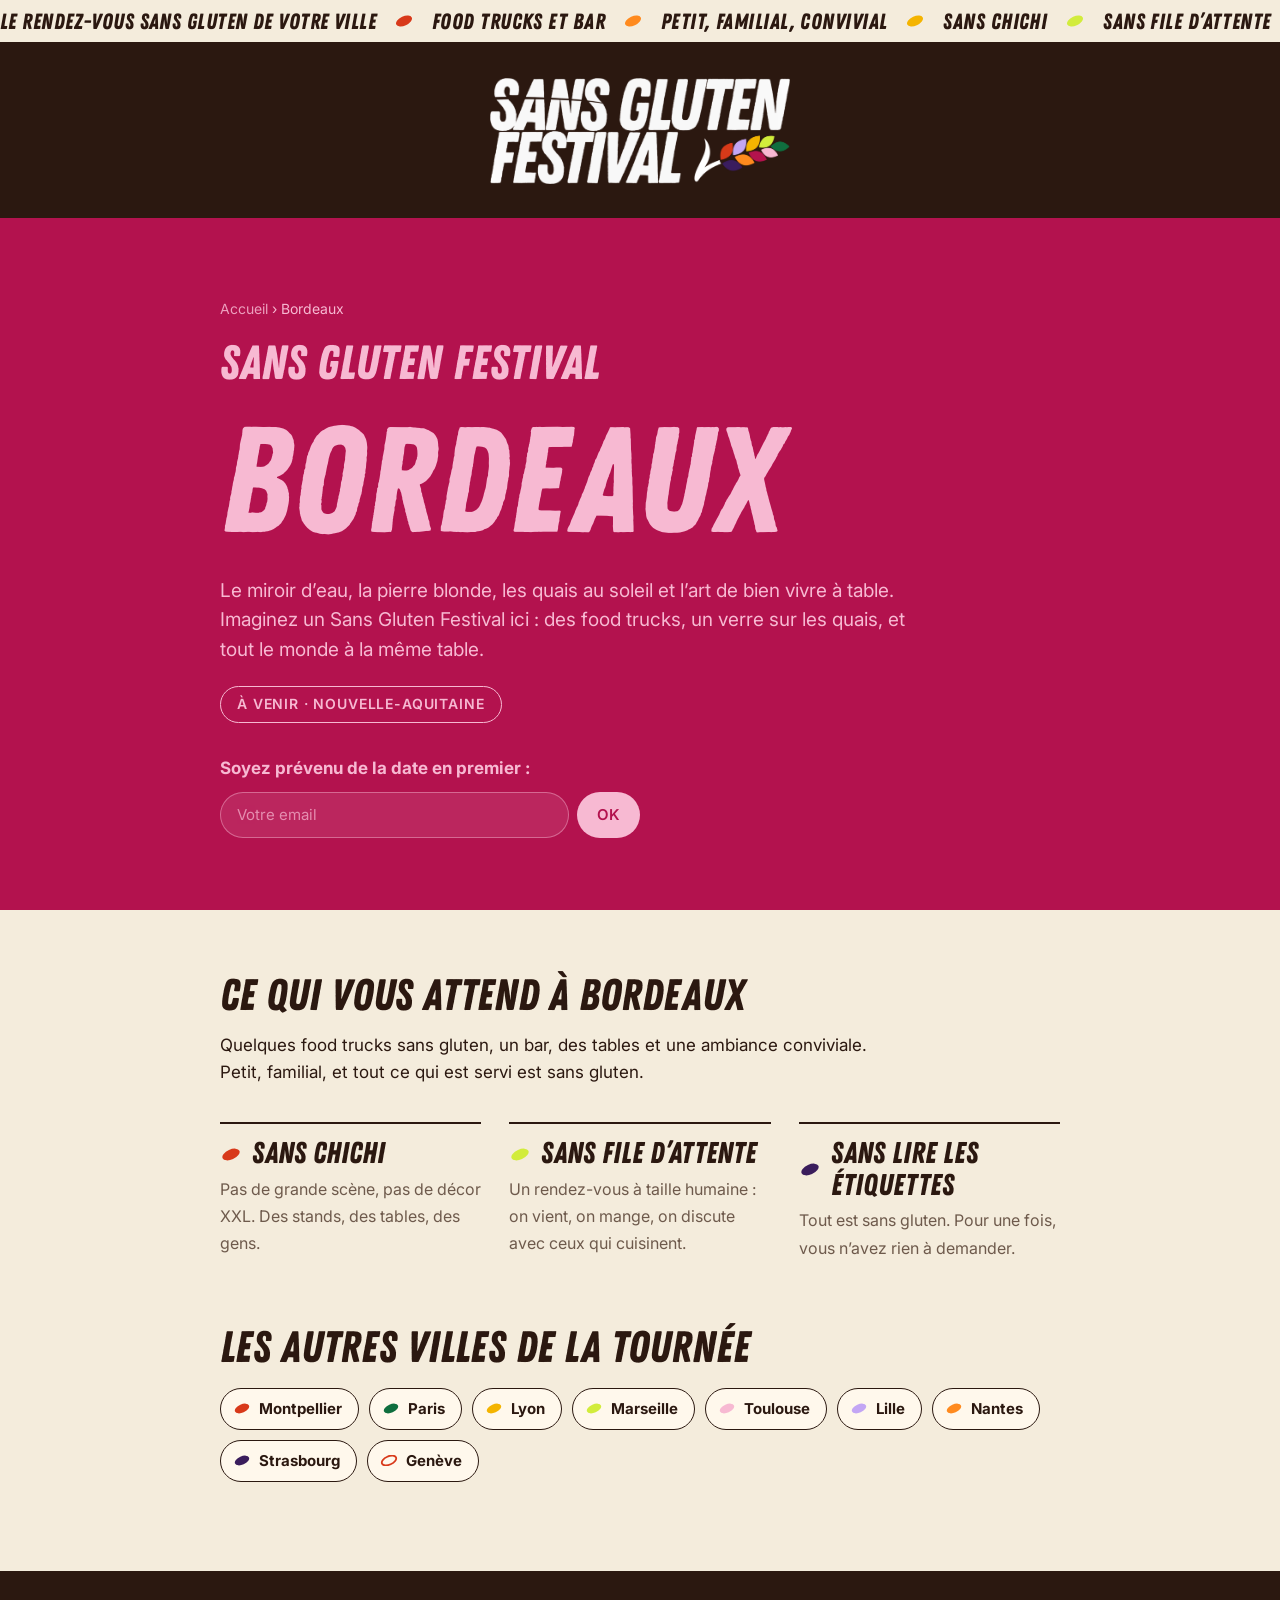
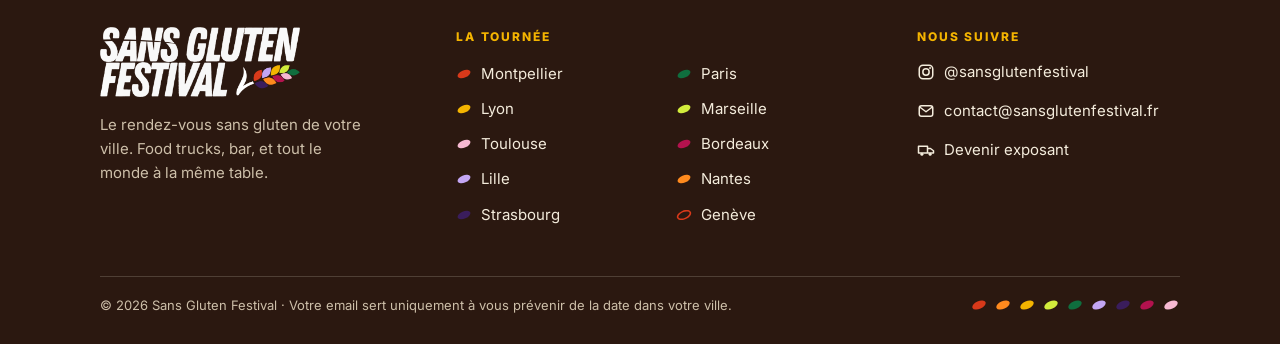
==== bordeaux/index.html @ 661990dc "Pages par ville, SEO (titres, descriptions, données structurées, sitemap), nouveau pied de page, 404" ====
<!doctype html>
<html lang="fr">
<head>
  <meta charset="utf-8">
  <meta name="viewport" content="width=device-width, initial-scale=1">
  <title>Sans Gluten Festival Bordeaux · Food trucks sans gluten</title>
  <meta name="description" content="Le Sans Gluten Festival arrive à Bordeaux : food trucks, bar et ambiance conviviale, tout sans gluten. Inscrivez-vous pour connaître la date en premier.">
  <link rel="canonical" href="https://sansglutenfestival.fr/bordeaux/">
  <meta name="robots" content="index, follow, max-image-preview:large">
  <meta property="og:site_name" content="Sans Gluten Festival">
  <meta property="og:title" content="Sans Gluten Festival Bordeaux · Food trucks sans gluten">
  <meta property="og:description" content="Le Sans Gluten Festival arrive à Bordeaux : food trucks, bar et ambiance conviviale, tout sans gluten. Inscrivez-vous pour connaître la date en premier.">
  <meta property="og:url" content="https://sansglutenfestival.fr/bordeaux/">
  <meta property="og:type" content="website">
  <meta property="og:locale" content="fr_FR">
  <meta property="og:image" content="https://sansglutenfestival.fr/img/og-image.png">
  <meta property="og:image:width" content="1200">
  <meta property="og:image:height" content="630">
  <meta property="og:image:alt" content="Logo du Sans Gluten Festival">
  <meta name="twitter:card" content="summary_large_image">
  <meta name="theme-color" content="#2B1810">
  <link rel="icon" href="/favicon.png" type="image/png" sizes="64x64">
  <link rel="icon" href="/favicon-32.png" type="image/png" sizes="32x32">
  <link rel="apple-touch-icon" href="/apple-touch-icon.png">
  <link rel="preconnect" href="https://fonts.googleapis.com">
  <link rel="preconnect" href="https://fonts.gstatic.com" crossorigin>
  <link href="https://fonts.googleapis.com/css2?family=Inter:wght@400;500;600;700;800&display=swap" rel="stylesheet">
  <link rel="preload" href="/fonts/ZingRust-Base.woff2" as="font" type="font/woff2" crossorigin>
  <link rel="stylesheet" href="/assets/site.css">
  <script type="application/ld+json">{"@context": "https://schema.org", "@graph": [{"@type": "Organization", "@id": "https://sansglutenfestival.fr/#org", "name": "Sans Gluten Festival", "url": "https://sansglutenfestival.fr/", "logo": "https://sansglutenfestival.fr/img/logo-sgf.png", "email": "contact@sansglutenfestival.fr", "sameAs": ["https://www.instagram.com/sansglutenfestival/"], "description": "Des petits rendez-vous sans gluten dans les grandes villes : food trucks, bar et ambiance conviviale."}, {"@type": "WebPage", "@id": "https://sansglutenfestival.fr/bordeaux/", "url": "https://sansglutenfestival.fr/bordeaux/", "name": "Sans Gluten Festival Bordeaux · Food trucks sans gluten", "inLanguage": "fr-FR", "about": {"@type": "City", "name": "Bordeaux"}, "isPartOf": {"@id": "https://sansglutenfestival.fr/#site"}, "breadcrumb": {"@type": "BreadcrumbList", "itemListElement": [{"@type": "ListItem", "position": 1, "name": "Accueil", "item": "https://sansglutenfestival.fr/"}, {"@type": "ListItem", "position": 2, "name": "Bordeaux", "item": "https://sansglutenfestival.fr/bordeaux/"}]}}]}</script>
</head>
<body>
  <div class="ticker" role="region" aria-label="Au programme">
    <p class="sr">Le rendez-vous sans gluten de votre ville. Food trucks et bar. Petit, familial, convivial. Sans chichi. Sans file d’attente. Sans lire les étiquettes.</p>
    <div class="tk-track" aria-hidden="true">
      <div class="tk-group"><span class="tk-item">Le rendez-vous sans gluten de votre ville</span><svg class="tk-grain" viewBox="0 0 20 12" aria-hidden="true"><ellipse cx="10" cy="6" rx="8.5" ry="4.6" transform="rotate(-24 10 6)" fill="var(--tomate)"/></svg><span class="tk-item">Food trucks et bar</span><svg class="tk-grain" viewBox="0 0 20 12" aria-hidden="true"><ellipse cx="10" cy="6" rx="8.5" ry="4.6" transform="rotate(-24 10 6)" fill="var(--abricot)"/></svg><span class="tk-item">Petit, familial, convivial</span><svg class="tk-grain" viewBox="0 0 20 12" aria-hidden="true"><ellipse cx="10" cy="6" rx="8.5" ry="4.6" transform="rotate(-24 10 6)" fill="var(--moutarde)"/></svg><span class="tk-item">Sans chichi</span><svg class="tk-grain" viewBox="0 0 20 12" aria-hidden="true"><ellipse cx="10" cy="6" rx="8.5" ry="4.6" transform="rotate(-24 10 6)" fill="var(--citron)"/></svg><span class="tk-item">Sans file d’attente</span><svg class="tk-grain" viewBox="0 0 20 12" aria-hidden="true"><ellipse cx="10" cy="6" rx="8.5" ry="4.6" transform="rotate(-24 10 6)" fill="var(--basilic)"/></svg><span class="tk-item">Sans lire les étiquettes</span><svg class="tk-grain" viewBox="0 0 20 12" aria-hidden="true"><ellipse cx="10" cy="6" rx="8.5" ry="4.6" transform="rotate(-24 10 6)" fill="var(--lavande)"/></svg><span class="tk-item">Le rendez-vous sans gluten de votre ville</span><svg class="tk-grain" viewBox="0 0 20 12" aria-hidden="true"><ellipse cx="10" cy="6" rx="8.5" ry="4.6" transform="rotate(-24 10 6)" fill="var(--prune)"/></svg><span class="tk-item">Food trucks et bar</span><svg class="tk-grain" viewBox="0 0 20 12" aria-hidden="true"><ellipse cx="10" cy="6" rx="8.5" ry="4.6" transform="rotate(-24 10 6)" fill="var(--framboise)"/></svg><span class="tk-item">Petit, familial, convivial</span><svg class="tk-grain" viewBox="0 0 20 12" aria-hidden="true"><ellipse cx="10" cy="6" rx="8.5" ry="4.6" transform="rotate(-24 10 6)" fill="var(--guimauve)"/></svg><span class="tk-item">Sans chichi</span><svg class="tk-grain" viewBox="0 0 20 12" aria-hidden="true"><ellipse cx="10" cy="6" rx="8.5" ry="4.6" transform="rotate(-24 10 6)" fill="var(--tomate)"/></svg><span class="tk-item">Sans file d’attente</span><svg class="tk-grain" viewBox="0 0 20 12" aria-hidden="true"><ellipse cx="10" cy="6" rx="8.5" ry="4.6" transform="rotate(-24 10 6)" fill="var(--abricot)"/></svg><span class="tk-item">Sans lire les étiquettes</span><svg class="tk-grain" viewBox="0 0 20 12" aria-hidden="true"><ellipse cx="10" cy="6" rx="8.5" ry="4.6" transform="rotate(-24 10 6)" fill="var(--moutarde)"/></svg></div>
      <div class="tk-group"><span class="tk-item">Le rendez-vous sans gluten de votre ville</span><svg class="tk-grain" viewBox="0 0 20 12" aria-hidden="true"><ellipse cx="10" cy="6" rx="8.5" ry="4.6" transform="rotate(-24 10 6)" fill="var(--tomate)"/></svg><span class="tk-item">Food trucks et bar</span><svg class="tk-grain" viewBox="0 0 20 12" aria-hidden="true"><ellipse cx="10" cy="6" rx="8.5" ry="4.6" transform="rotate(-24 10 6)" fill="var(--abricot)"/></svg><span class="tk-item">Petit, familial, convivial</span><svg class="tk-grain" viewBox="0 0 20 12" aria-hidden="true"><ellipse cx="10" cy="6" rx="8.5" ry="4.6" transform="rotate(-24 10 6)" fill="var(--moutarde)"/></svg><span class="tk-item">Sans chichi</span><svg class="tk-grain" viewBox="0 0 20 12" aria-hidden="true"><ellipse cx="10" cy="6" rx="8.5" ry="4.6" transform="rotate(-24 10 6)" fill="var(--citron)"/></svg><span class="tk-item">Sans file d’attente</span><svg class="tk-grain" viewBox="0 0 20 12" aria-hidden="true"><ellipse cx="10" cy="6" rx="8.5" ry="4.6" transform="rotate(-24 10 6)" fill="var(--basilic)"/></svg><span class="tk-item">Sans lire les étiquettes</span><svg class="tk-grain" viewBox="0 0 20 12" aria-hidden="true"><ellipse cx="10" cy="6" rx="8.5" ry="4.6" transform="rotate(-24 10 6)" fill="var(--lavande)"/></svg><span class="tk-item">Le rendez-vous sans gluten de votre ville</span><svg class="tk-grain" viewBox="0 0 20 12" aria-hidden="true"><ellipse cx="10" cy="6" rx="8.5" ry="4.6" transform="rotate(-24 10 6)" fill="var(--prune)"/></svg><span class="tk-item">Food trucks et bar</span><svg class="tk-grain" viewBox="0 0 20 12" aria-hidden="true"><ellipse cx="10" cy="6" rx="8.5" ry="4.6" transform="rotate(-24 10 6)" fill="var(--framboise)"/></svg><span class="tk-item">Petit, familial, convivial</span><svg class="tk-grain" viewBox="0 0 20 12" aria-hidden="true"><ellipse cx="10" cy="6" rx="8.5" ry="4.6" transform="rotate(-24 10 6)" fill="var(--guimauve)"/></svg><span class="tk-item">Sans chichi</span><svg class="tk-grain" viewBox="0 0 20 12" aria-hidden="true"><ellipse cx="10" cy="6" rx="8.5" ry="4.6" transform="rotate(-24 10 6)" fill="var(--tomate)"/></svg><span class="tk-item">Sans file d’attente</span><svg class="tk-grain" viewBox="0 0 20 12" aria-hidden="true"><ellipse cx="10" cy="6" rx="8.5" ry="4.6" transform="rotate(-24 10 6)" fill="var(--abricot)"/></svg><span class="tk-item">Sans lire les étiquettes</span><svg class="tk-grain" viewBox="0 0 20 12" aria-hidden="true"><ellipse cx="10" cy="6" rx="8.5" ry="4.6" transform="rotate(-24 10 6)" fill="var(--moutarde)"/></svg></div>
    </div>
  </div>
  <header class="site-header">
    <div class="wrap">
      <p class="logo"><a href="/" aria-label="Sans Gluten Festival, accueil"><picture>
          <source srcset="/img/logo-sgf.webp" type="image/webp">
          <img src="/img/logo-sgf.png" width="1400" height="495" alt="Sans Gluten Festival">
        </picture></a></p>
    </div>
  </header>
  <main>
    <section class="hero-city v-bordeaux">
      <div class="wrap">
        <p class="crumb"><a href="/">Accueil</a> › Bordeaux</p>
        <h1><small>Sans Gluten Festival</small><span class="name">Bordeaux</span></h1>
        <p class="intro">Le miroir d’eau, la pierre blonde, les quais au soleil et l’art de bien vivre à table. Imaginez un Sans Gluten Festival ici : des food trucks, un verre sur les quais, et tout le monde à la même table.</p>
        <span class="pill">À venir · Nouvelle-Aquitaine</span>
        <div class="signup">
          <p>Soyez prévenu de la date en premier :</p>
          <form class="notify" data-city="Bordeaux">
            <label class="sr" for="email-bordeaux-page">Votre email pour être prévenu de la date à Bordeaux</label>
            <input type="email" id="email-bordeaux-page" name="email" placeholder="Votre email" autocomplete="email" required>
            <input type="checkbox" name="botcheck" class="hp" tabindex="-1" autocomplete="off" aria-hidden="true">
            <button type="submit">OK</button>
          </form>
        </div>
      </div>
    </section>
    <section class="wrap expect" aria-labelledby="attendre">
      <h2 id="attendre">Ce qui vous attend à Bordeaux</h2>
      <p class="lede" style="margin-top:14px;max-width:62ch">Quelques food trucks sans gluten, un bar, des tables et une ambiance conviviale. Petit, familial, et tout ce qui est servi est sans gluten.</p>
      <ul class="sans"><li><b><svg viewBox="0 0 20 12" aria-hidden="true"><ellipse cx="10" cy="6" rx="8.5" ry="4.6" transform="rotate(-24 10 6)" fill="var(--tomate)"/></svg>Sans chichi</b><span>Pas de grande scène, pas de décor XXL. Des stands, des tables, des gens.</span></li><li><b><svg viewBox="0 0 20 12" aria-hidden="true"><ellipse cx="10" cy="6" rx="8.5" ry="4.6" transform="rotate(-24 10 6)" fill="var(--citron)"/></svg>Sans file d’attente</b><span>Un rendez-vous à taille humaine : on vient, on mange, on discute avec ceux qui cuisinent.</span></li><li><b><svg viewBox="0 0 20 12" aria-hidden="true"><ellipse cx="10" cy="6" rx="8.5" ry="4.6" transform="rotate(-24 10 6)" fill="var(--prune)"/></svg>Sans lire les étiquettes</b><span>Tout est sans gluten. Pour une fois, vous n’avez rien à demander.</span></li></ul>
    </section>
    <section class="wrap others" aria-labelledby="autres">
      <h2 id="autres">Les autres villes de la tournée</h2>
      <ul class="chips"><li><a href="/montpellier/"><svg viewBox="0 0 20 12" aria-hidden="true"><ellipse cx="10" cy="6" rx="8.5" ry="4.6" transform="rotate(-24 10 6)" fill="var(--tomate)"/></svg>Montpellier</a></li><li><a href="/paris/"><svg viewBox="0 0 20 12" aria-hidden="true"><ellipse cx="10" cy="6" rx="8.5" ry="4.6" transform="rotate(-24 10 6)" fill="var(--basilic)"/></svg>Paris</a></li><li><a href="/lyon/"><svg viewBox="0 0 20 12" aria-hidden="true"><ellipse cx="10" cy="6" rx="8.5" ry="4.6" transform="rotate(-24 10 6)" fill="var(--moutarde)"/></svg>Lyon</a></li><li><a href="/marseille/"><svg viewBox="0 0 20 12" aria-hidden="true"><ellipse cx="10" cy="6" rx="8.5" ry="4.6" transform="rotate(-24 10 6)" fill="var(--citron)"/></svg>Marseille</a></li><li><a href="/toulouse/"><svg viewBox="0 0 20 12" aria-hidden="true"><ellipse cx="10" cy="6" rx="8.5" ry="4.6" transform="rotate(-24 10 6)" fill="var(--guimauve)"/></svg>Toulouse</a></li><li><a href="/lille/"><svg viewBox="0 0 20 12" aria-hidden="true"><ellipse cx="10" cy="6" rx="8.5" ry="4.6" transform="rotate(-24 10 6)" fill="var(--lavande)"/></svg>Lille</a></li><li><a href="/nantes/"><svg viewBox="0 0 20 12" aria-hidden="true"><ellipse cx="10" cy="6" rx="8.5" ry="4.6" transform="rotate(-24 10 6)" fill="var(--abricot)"/></svg>Nantes</a></li><li><a href="/strasbourg/"><svg viewBox="0 0 20 12" aria-hidden="true"><ellipse cx="10" cy="6" rx="8.5" ry="4.6" transform="rotate(-24 10 6)" fill="var(--prune)"/></svg>Strasbourg</a></li><li><a href="/geneve/"><svg viewBox="0 0 20 12" aria-hidden="true"><ellipse cx="10" cy="6" rx="8.5" ry="4.6" transform="rotate(-24 10 6)" fill="none" stroke="var(--tomate)" stroke-width="2"/></svg>Genève</a></li></ul>
    </section>
  </main>
  <footer class="site-footer">
    <div class="wrap wide">
      <div class="foot-top">
        <div class="foot-brand">
          <img src="/img/logo-sgf.png" width="1400" height="495" alt="Sans Gluten Festival" loading="lazy">
          <p>Le rendez-vous sans gluten de votre ville. Food trucks, bar, et tout le monde à la même table.</p>
        </div>
        <nav class="foot-col" aria-label="Les villes">
          <h2>La tournée</h2>
          <ul class="foot-cities"><li><a href="/montpellier/"><svg viewBox="0 0 20 12" aria-hidden="true"><ellipse cx="10" cy="6" rx="8.5" ry="4.6" transform="rotate(-24 10 6)" fill="var(--tomate)"/></svg>Montpellier</a></li><li><a href="/paris/"><svg viewBox="0 0 20 12" aria-hidden="true"><ellipse cx="10" cy="6" rx="8.5" ry="4.6" transform="rotate(-24 10 6)" fill="var(--basilic)"/></svg>Paris</a></li><li><a href="/lyon/"><svg viewBox="0 0 20 12" aria-hidden="true"><ellipse cx="10" cy="6" rx="8.5" ry="4.6" transform="rotate(-24 10 6)" fill="var(--moutarde)"/></svg>Lyon</a></li><li><a href="/marseille/"><svg viewBox="0 0 20 12" aria-hidden="true"><ellipse cx="10" cy="6" rx="8.5" ry="4.6" transform="rotate(-24 10 6)" fill="var(--citron)"/></svg>Marseille</a></li><li><a href="/toulouse/"><svg viewBox="0 0 20 12" aria-hidden="true"><ellipse cx="10" cy="6" rx="8.5" ry="4.6" transform="rotate(-24 10 6)" fill="var(--guimauve)"/></svg>Toulouse</a></li><li><a href="/bordeaux/"><svg viewBox="0 0 20 12" aria-hidden="true"><ellipse cx="10" cy="6" rx="8.5" ry="4.6" transform="rotate(-24 10 6)" fill="var(--framboise)"/></svg>Bordeaux</a></li><li><a href="/lille/"><svg viewBox="0 0 20 12" aria-hidden="true"><ellipse cx="10" cy="6" rx="8.5" ry="4.6" transform="rotate(-24 10 6)" fill="var(--lavande)"/></svg>Lille</a></li><li><a href="/nantes/"><svg viewBox="0 0 20 12" aria-hidden="true"><ellipse cx="10" cy="6" rx="8.5" ry="4.6" transform="rotate(-24 10 6)" fill="var(--abricot)"/></svg>Nantes</a></li><li><a href="/strasbourg/"><svg viewBox="0 0 20 12" aria-hidden="true"><ellipse cx="10" cy="6" rx="8.5" ry="4.6" transform="rotate(-24 10 6)" fill="var(--prune)"/></svg>Strasbourg</a></li><li><a href="/geneve/"><svg viewBox="0 0 20 12" aria-hidden="true"><ellipse cx="10" cy="6" rx="8.5" ry="4.6" transform="rotate(-24 10 6)" fill="none" stroke="var(--tomate)" stroke-width="2"/></svg>Genève</a></li></ul>
        </nav>
        <div class="foot-col">
          <h2>Nous suivre</h2>
          <ul class="foot-links">
            <li><a href="https://www.instagram.com/sansglutenfestival/" rel="noopener" target="_blank"><svg viewBox="0 0 24 24" aria-hidden="true"><rect x="3" y="3" width="18" height="18" rx="5" fill="none" stroke="currentColor" stroke-width="2"/><circle cx="12" cy="12" r="4.2" fill="none" stroke="currentColor" stroke-width="2"/><circle cx="17.4" cy="6.6" r="1.3" fill="currentColor"/></svg>@sansglutenfestival</a></li>
            <li><a href="mailto:contact@sansglutenfestival.fr"><svg viewBox="0 0 24 24" aria-hidden="true"><rect x="3" y="5" width="18" height="14" rx="3" fill="none" stroke="currentColor" stroke-width="2"/><path d="M4 7l8 6 8-6" fill="none" stroke="currentColor" stroke-width="2" stroke-linejoin="round"/></svg>contact@sansglutenfestival.fr</a></li>
            <li><a href="mailto:contact@sansglutenfestival.fr?subject=Devenir%20exposant%20%E2%80%94%20Sans%20Gluten%20Festival"><svg viewBox="0 0 24 24" aria-hidden="true"><path d="M2 7h12v9H2zM14 10h4l4 3v3h-8z" fill="none" stroke="currentColor" stroke-width="2" stroke-linejoin="round"/><circle cx="6.5" cy="17.5" r="2" fill="currentColor"/><circle cx="17.5" cy="17.5" r="2" fill="currentColor"/></svg>Devenir exposant</a></li>
          </ul>
        </div>
      </div>
      <div class="foot-bottom">
        <p>© 2026 Sans Gluten Festival · Votre email sert uniquement à vous prévenir de la date dans votre ville.</p>
        <div class="foot-grains" aria-hidden="true"><svg viewBox="0 0 20 12" aria-hidden="true"><ellipse cx="10" cy="6" rx="8.5" ry="4.6" transform="rotate(-24 10 6)" fill="var(--tomate)"/></svg><svg viewBox="0 0 20 12" aria-hidden="true"><ellipse cx="10" cy="6" rx="8.5" ry="4.6" transform="rotate(-24 10 6)" fill="var(--abricot)"/></svg><svg viewBox="0 0 20 12" aria-hidden="true"><ellipse cx="10" cy="6" rx="8.5" ry="4.6" transform="rotate(-24 10 6)" fill="var(--moutarde)"/></svg><svg viewBox="0 0 20 12" aria-hidden="true"><ellipse cx="10" cy="6" rx="8.5" ry="4.6" transform="rotate(-24 10 6)" fill="var(--citron)"/></svg><svg viewBox="0 0 20 12" aria-hidden="true"><ellipse cx="10" cy="6" rx="8.5" ry="4.6" transform="rotate(-24 10 6)" fill="var(--basilic)"/></svg><svg viewBox="0 0 20 12" aria-hidden="true"><ellipse cx="10" cy="6" rx="8.5" ry="4.6" transform="rotate(-24 10 6)" fill="var(--lavande)"/></svg><svg viewBox="0 0 20 12" aria-hidden="true"><ellipse cx="10" cy="6" rx="8.5" ry="4.6" transform="rotate(-24 10 6)" fill="var(--prune)"/></svg><svg viewBox="0 0 20 12" aria-hidden="true"><ellipse cx="10" cy="6" rx="8.5" ry="4.6" transform="rotate(-24 10 6)" fill="var(--framboise)"/></svg><svg viewBox="0 0 20 12" aria-hidden="true"><ellipse cx="10" cy="6" rx="8.5" ry="4.6" transform="rotate(-24 10 6)" fill="var(--guimauve)"/></svg></div>
      </div>
    </div>
  </footer>
  <script src="/assets/site.js" defer></script>
</body>
</html>
---- assets/site.css ----
/* Zing Rust (Fontfabric) : titres, villes, bandeau */
@font-face {
  font-family: "Zing Rust";
  src: url("/fonts/ZingRust-Base.woff2") format("woff2");
  font-display: swap;
}
/* Palette « Tomate, basilic & framboise » */
:root {
  --creme: #F4ECDC;
  --cacao: #2B1810;
  --tomate: #D8391A;
  --abricot: #FF8A1E;
  --moutarde: #F4B400;
  --citron: #D2EC3C;
  --basilic: #0F6E3E;
  --guimauve: #F7B9D2;
  --framboise: #B3124E;
  --lavande: #C3A6F4;
  --prune: #3A1D5C;
  --muted: #6E5A4C;
  --foot-soft: #CDBFA9;
  --display: "Zing Rust", "Arial Narrow", Impact, sans-serif;
}
* { box-sizing: border-box; }
html, body { margin: 0; }
body {
  background: var(--creme);
  color: var(--cacao);
  font-family: "Inter", system-ui, -apple-system, sans-serif;
  font-size: 17px;
  line-height: 1.6;
  min-height: 100vh;
  display: flex;
  flex-direction: column;
}
main { flex: 1; }
.wrap { width: 100%; max-width: 880px; margin: 0 auto; padding-left: 20px; padding-right: 20px; }
.wide { max-width: 1120px; }
.sr { position: absolute; width: 1px; height: 1px; overflow: hidden; clip: rect(0 0 0 0); white-space: nowrap; }
a { color: inherit; }
:focus-visible { outline: 3px solid var(--tomate); outline-offset: 2px; }

/* ---------- Bandeau défilant ---------- */
.ticker { background: var(--creme); color: var(--cacao); overflow: hidden; border-bottom: 2px solid var(--cacao); }
.tk-track { display: flex; width: max-content; animation: tk 42s linear infinite; }
.ticker:hover .tk-track { animation-play-state: paused; }
.tk-group { display: flex; align-items: center; flex-shrink: 0; }
.tk-item { font-family: var(--display); font-size: 22px; line-height: 1; text-transform: uppercase; letter-spacing: .02em; white-space: nowrap; padding: 11px 0 9px; }
.tk-grain { width: 20px; height: 12px; margin: 0 18px; flex-shrink: 0; }
@keyframes tk { from { transform: translateX(0); } to { transform: translateX(-50%); } }
@media (prefers-reduced-motion: reduce) { .tk-track { animation: none; } .ticker { overflow-x: auto; } }
@media (max-width: 600px) { .tk-item { font-size: 18px; } .tk-grain { margin: 0 14px; } }

/* ---------- En-tête ---------- */
.site-header { background: var(--cacao); }
.site-header .wrap { display: flex; justify-content: center; padding-top: clamp(22px, 4vw, 34px); padding-bottom: clamp(22px, 4vw, 34px); }
.logo { display: block; width: 300px; max-width: 62%; margin: 0; }
.logo a, .logo img { display: block; width: 100%; height: auto; }
@media (max-width: 600px) { .logo { width: 220px; } }

/* ---------- Bandes des villes ---------- */
.city { color: var(--band-ink); background: var(--band-bg); }
.city .wrap {
  display: grid;
  grid-template-columns: 1fr auto;
  grid-template-areas: "name pill" "name form";
  column-gap: 24px; row-gap: 12px; align-items: center;
  padding-top: 28px; padding-bottom: 28px;
}
.city-name { grid-area: name; font-family: var(--display); font-weight: 400; font-size: clamp(40px, 8vw, 76px); line-height: 1; letter-spacing: .01em; margin: 0; }
.city-name a { text-decoration: none; }
.city-name a:hover .city-more { text-decoration: underline; }
.city-region { display: block; font-family: "Inter", system-ui, sans-serif; font-weight: 500; font-size: 14px; letter-spacing: .04em; opacity: .85; margin-top: 8px; }
.city-more { font-weight: 700; }
.pill { grid-area: pill; justify-self: end; align-self: end; border: 1.5px solid currentColor; border-radius: 999px; padding: 6px 16px; font-weight: 600; font-size: 14px; letter-spacing: .06em; text-transform: uppercase; }
.notify { grid-area: form; align-self: start; display: flex; flex-wrap: wrap; gap: 8px; width: 320px; position: relative; }
.notify input {
  flex: 1; min-width: 0; font: inherit; font-size: 15px; color: var(--band-ink);
  background: color-mix(in srgb, var(--band-ink) 12%, transparent);
  border: 1.5px solid color-mix(in srgb, var(--band-ink) 45%, transparent);
  border-radius: 999px; padding: 10px 16px;
}
.notify input::placeholder { color: var(--band-ink); opacity: .7; }
.notify input:focus { outline: none; border-color: var(--band-ink); }
.notify button { font: inherit; font-size: 15px; font-weight: 600; color: var(--band-bg); background: var(--band-ink); border: 0; border-radius: 999px; padding: 10px 20px; cursor: pointer; }
.notify button:hover { opacity: .9; }
.notify button:disabled { opacity: .6; cursor: wait; }
.hp { position: absolute; left: -9999px; width: 1px; height: 1px; opacity: 0; }
.notify-err { flex-basis: 100%; font-size: 13px; font-weight: 600; margin-top: 4px; }
.notify-done { grid-area: form; justify-self: end; font-size: 15px; font-weight: 500; margin: 0; }
.v-montpellier { --band-bg: var(--tomate); --band-ink: var(--creme); }
.v-paris { --band-bg: var(--basilic); --band-ink: var(--creme); }
.v-lyon { --band-bg: var(--moutarde); --band-ink: var(--cacao); }
.v-marseille { --band-bg: var(--citron); --band-ink: var(--basilic); }
.v-toulouse { --band-bg: var(--guimauve); --band-ink: var(--framboise); }
.v-bordeaux { --band-bg: var(--framboise); --band-ink: var(--guimauve); }
.v-lille { --band-bg: var(--lavande); --band-ink: var(--prune); }
.v-nantes { --band-bg: var(--abricot); --band-ink: var(--cacao); }
.v-strasbourg { --band-bg: var(--prune); --band-ink: var(--abricot); }
.v-geneve { --band-bg: var(--creme); --band-ink: var(--tomate); border-block: 2px solid var(--tomate); }
@media (max-width: 640px) {
  .city .wrap { grid-template-areas: "name pill" "form form"; row-gap: 16px; padding-top: 24px; padding-bottom: 24px; }
  .pill { align-self: start; font-size: 12px; padding: 5px 12px; }
  .notify { width: 100%; }
  .notify-done { justify-self: start; }
}

/* ---------- Le concept (texte de la page d'accueil) ---------- */
.about { padding-top: 72px; padding-bottom: 72px; }
.about h2 { font-family: var(--display); font-weight: 400; font-size: clamp(34px, 6vw, 56px); line-height: 1; margin: 0 0 16px; text-transform: uppercase; text-wrap: balance; }
.about .lede { max-width: 62ch; margin: 0; font-size: 18px; }
.sans { list-style: none; margin: 36px 0 0; padding: 0; display: grid; grid-template-columns: repeat(3, minmax(0, 1fr)); gap: 28px; }
.sans li { border-top: 2px solid var(--cacao); padding-top: 14px; }
.sans b { display: flex; align-items: center; gap: 10px; font-family: var(--display); font-weight: 400; font-size: 30px; line-height: 1.05; text-transform: uppercase; margin-bottom: 6px; }
.sans svg { width: 22px; height: 13px; flex-shrink: 0; }
.sans span { color: var(--muted); font-size: 16px; }
@media (max-width: 700px) { .sans { grid-template-columns: 1fr; gap: 20px; } }

/* ---------- Page d'une ville ---------- */
.hero-city { color: var(--band-ink); background: var(--band-bg); }
.hero-city .wrap { padding-top: clamp(40px, 8vw, 80px); padding-bottom: clamp(40px, 8vw, 72px); }
.hero-city .kicker { font-weight: 800; font-size: 13px; letter-spacing: .16em; text-transform: uppercase; margin: 0 0 10px; }
.hero-city h1 { font-family: var(--display); font-weight: 400; font-size: clamp(64px, 15vw, 150px); line-height: .9; margin: 0; text-transform: uppercase; }
.hero-city h1 small { display: block; font-size: .32em; line-height: 1.1; margin-bottom: .1em; }
.hero-city h1 .name { display: block; padding-top: .14em; }
.hero-city .intro { max-width: 58ch; font-size: 19px; line-height: 1.55; margin: 24px 0 0; }
.hero-city .signup { margin-top: 32px; display: grid; gap: 10px; justify-items: start; }
.hero-city .signup p { margin: 0; font-weight: 700; }
.hero-city .notify { grid-area: auto; width: min(420px, 100%); }
.hero-city .notify-done { justify-self: start; }
.hero-city .pill { display: inline-block; margin-top: 22px; }
.expect { padding-top: 64px; padding-bottom: 32px; }
.expect h2, .others h2 { font-family: var(--display); font-weight: 400; font-size: clamp(30px, 5vw, 44px); line-height: 1; margin: 0; text-transform: uppercase; }
.others { padding-top: 32px; padding-bottom: 72px; }
.chips { display: flex; flex-wrap: wrap; gap: 10px; margin-top: 18px; padding: 0; list-style: none; }
.chips a { display: inline-flex; align-items: center; gap: 8px; text-decoration: none; background: #FFF8EC; border: 1.5px solid var(--cacao); border-radius: 999px; padding: 8px 16px 8px 12px; font-weight: 700; font-size: 15px; }
.chips a:hover { background: var(--cacao); color: var(--creme); }
.chips svg { width: 18px; height: 11px; }
.crumb { font-size: 14px; margin: 0 0 18px; }
.crumb a { text-decoration: none; opacity: .85; }
.crumb a:hover { text-decoration: underline; }

/* ---------- Pied de page ---------- */
.site-footer { background: var(--cacao); color: var(--creme); margin-top: 0; }
.site-footer .wrap { padding-top: 56px; padding-bottom: 28px; }
.foot-top { display: grid; grid-template-columns: minmax(0, 1.2fr) minmax(0, 1.6fr) minmax(0, 1fr); gap: 40px; }
.foot-brand img { width: 200px; height: auto; display: block; }
.foot-brand p { margin: 16px 0 0; color: var(--foot-soft); font-size: 15px; max-width: 30ch; }
.foot-col h2 { font-size: 12px; font-weight: 800; letter-spacing: .16em; text-transform: uppercase; color: var(--moutarde); margin: 0 0 14px; }
.foot-cities { list-style: none; margin: 0; padding: 0; display: grid; grid-template-columns: repeat(2, minmax(0, 1fr)); gap: 8px 20px; }
.foot-cities a, .foot-links a { text-decoration: none; display: inline-flex; align-items: center; gap: 9px; font-size: 15px; }
.foot-cities a:hover, .foot-links a:hover { text-decoration: underline; }
.foot-cities svg { width: 16px; height: 10px; flex-shrink: 0; }
.foot-links { list-style: none; margin: 0; padding: 0; display: grid; gap: 10px; }
.foot-links svg { width: 18px; height: 18px; flex-shrink: 0; }
.foot-bottom { margin-top: 48px; padding-top: 18px; border-top: 1px solid color-mix(in srgb, var(--creme) 18%, transparent); display: flex; flex-wrap: wrap; justify-content: space-between; gap: 8px 24px; font-size: 13px; color: var(--foot-soft); }
.foot-bottom p { margin: 0; }
.foot-grains { display: flex; gap: 6px; align-items: center; }
.foot-grains svg { width: 18px; height: 10px; }
@media (max-width: 820px) {
  .foot-top { grid-template-columns: 1fr 1fr; }
  .foot-brand { grid-column: 1 / -1; }
}
@media (max-width: 520px) {
  .foot-top { grid-template-columns: 1fr; gap: 32px; }
}
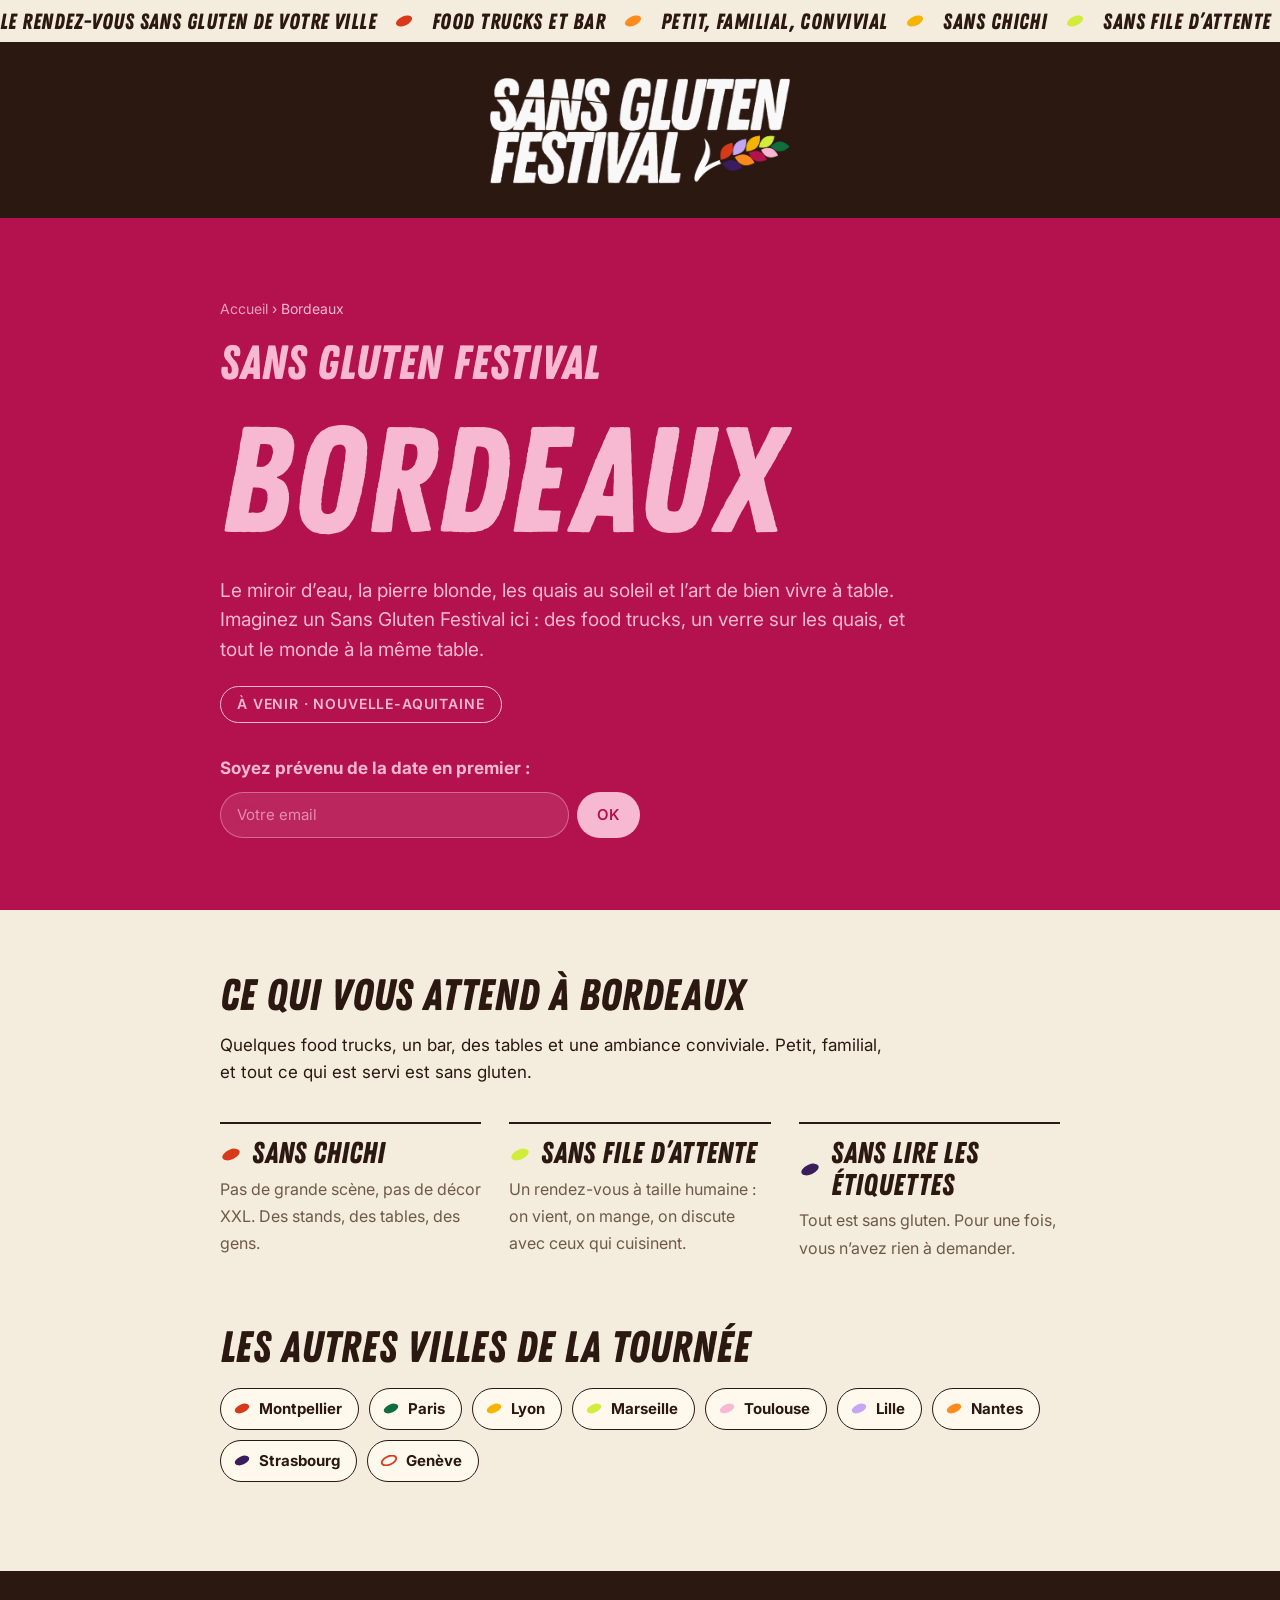
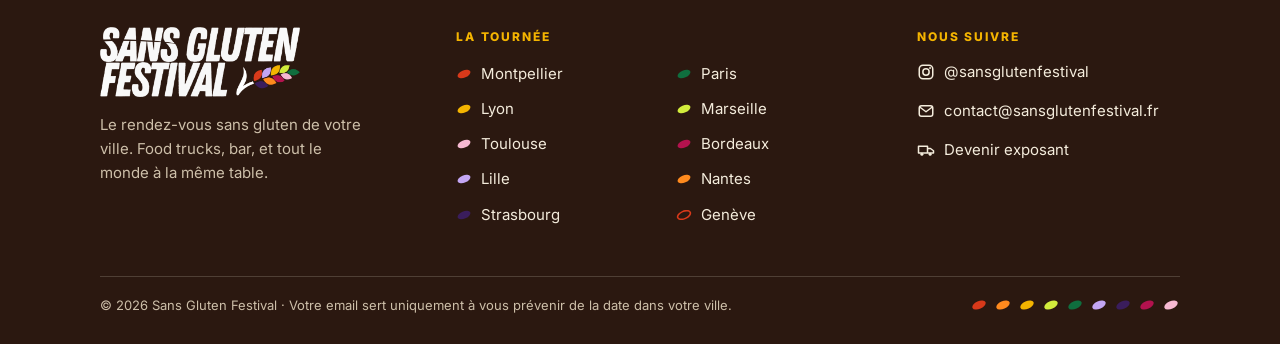
==== commit 0ca9db5a: "Bandes des villes qui se déroulent au scroll, titres villes « Le rendez-vous sans gluten » Co-Author" ====
--- a/bordeaux/index.html
+++ b/bordeaux/index.html
@@ -3,12 +3,12 @@
 <head>
   <meta charset="utf-8">
   <meta name="viewport" content="width=device-width, initial-scale=1">
-  <title>Sans Gluten Festival Bordeaux · Food trucks sans gluten</title>
+  <title>Sans Gluten Festival Bordeaux · Le rendez-vous sans gluten</title>
   <meta name="description" content="Le Sans Gluten Festival arrive à Bordeaux : food trucks, bar et ambiance conviviale, tout sans gluten. Inscrivez-vous pour connaître la date en premier.">
   <link rel="canonical" href="https://sansglutenfestival.fr/bordeaux/">
   <meta name="robots" content="index, follow, max-image-preview:large">
   <meta property="og:site_name" content="Sans Gluten Festival">
-  <meta property="og:title" content="Sans Gluten Festival Bordeaux · Food trucks sans gluten">
+  <meta property="og:title" content="Sans Gluten Festival Bordeaux · Le rendez-vous sans gluten">
   <meta property="og:description" content="Le Sans Gluten Festival arrive à Bordeaux : food trucks, bar et ambiance conviviale, tout sans gluten. Inscrivez-vous pour connaître la date en premier.">
   <meta property="og:url" content="https://sansglutenfestival.fr/bordeaux/">
   <meta property="og:type" content="website">
@@ -27,7 +27,7 @@
   <link href="https://fonts.googleapis.com/css2?family=Inter:wght@400;500;600;700;800&display=swap" rel="stylesheet">
   <link rel="preload" href="/fonts/ZingRust-Base.woff2" as="font" type="font/woff2" crossorigin>
   <link rel="stylesheet" href="/assets/site.css">
-  <script type="application/ld+json">{"@context": "https://schema.org", "@graph": [{"@type": "Organization", "@id": "https://sansglutenfestival.fr/#org", "name": "Sans Gluten Festival", "url": "https://sansglutenfestival.fr/", "logo": "https://sansglutenfestival.fr/img/logo-sgf.png", "email": "contact@sansglutenfestival.fr", "sameAs": ["https://www.instagram.com/sansglutenfestival/"], "description": "Des petits rendez-vous sans gluten dans les grandes villes : food trucks, bar et ambiance conviviale."}, {"@type": "WebPage", "@id": "https://sansglutenfestival.fr/bordeaux/", "url": "https://sansglutenfestival.fr/bordeaux/", "name": "Sans Gluten Festival Bordeaux · Food trucks sans gluten", "inLanguage": "fr-FR", "about": {"@type": "City", "name": "Bordeaux"}, "isPartOf": {"@id": "https://sansglutenfestival.fr/#site"}, "breadcrumb": {"@type": "BreadcrumbList", "itemListElement": [{"@type": "ListItem", "position": 1, "name": "Accueil", "item": "https://sansglutenfestival.fr/"}, {"@type": "ListItem", "position": 2, "name": "Bordeaux", "item": "https://sansglutenfestival.fr/bordeaux/"}]}}]}</script>
+  <script type="application/ld+json">{"@context": "https://schema.org", "@graph": [{"@type": "Organization", "@id": "https://sansglutenfestival.fr/#org", "name": "Sans Gluten Festival", "url": "https://sansglutenfestival.fr/", "logo": "https://sansglutenfestival.fr/img/logo-sgf.png", "email": "contact@sansglutenfestival.fr", "sameAs": ["https://www.instagram.com/sansglutenfestival/"], "description": "Des petits rendez-vous sans gluten dans les grandes villes : food trucks, bar et ambiance conviviale."}, {"@type": "WebPage", "@id": "https://sansglutenfestival.fr/bordeaux/", "url": "https://sansglutenfestival.fr/bordeaux/", "name": "Sans Gluten Festival Bordeaux · Le rendez-vous sans gluten", "inLanguage": "fr-FR", "about": {"@type": "City", "name": "Bordeaux"}, "isPartOf": {"@id": "https://sansglutenfestival.fr/#site"}, "breadcrumb": {"@type": "BreadcrumbList", "itemListElement": [{"@type": "ListItem", "position": 1, "name": "Accueil", "item": "https://sansglutenfestival.fr/"}, {"@type": "ListItem", "position": 2, "name": "Bordeaux", "item": "https://sansglutenfestival.fr/bordeaux/"}]}}]}</script>
 </head>
 <body>
   <div class="ticker" role="region" aria-label="Au programme">
@@ -65,7 +65,7 @@
     </section>
     <section class="wrap expect" aria-labelledby="attendre">
       <h2 id="attendre">Ce qui vous attend à Bordeaux</h2>
-      <p class="lede" style="margin-top:14px;max-width:62ch">Quelques food trucks sans gluten, un bar, des tables et une ambiance conviviale. Petit, familial, et tout ce qui est servi est sans gluten.</p>
+      <p class="lede" style="margin-top:14px;max-width:62ch">Quelques food trucks, un bar, des tables et une ambiance conviviale. Petit, familial, et tout ce qui est servi est sans gluten.</p>
       <ul class="sans"><li><b><svg viewBox="0 0 20 12" aria-hidden="true"><ellipse cx="10" cy="6" rx="8.5" ry="4.6" transform="rotate(-24 10 6)" fill="var(--tomate)"/></svg>Sans chichi</b><span>Pas de grande scène, pas de décor XXL. Des stands, des tables, des gens.</span></li><li><b><svg viewBox="0 0 20 12" aria-hidden="true"><ellipse cx="10" cy="6" rx="8.5" ry="4.6" transform="rotate(-24 10 6)" fill="var(--citron)"/></svg>Sans file d’attente</b><span>Un rendez-vous à taille humaine : on vient, on mange, on discute avec ceux qui cuisinent.</span></li><li><b><svg viewBox="0 0 20 12" aria-hidden="true"><ellipse cx="10" cy="6" rx="8.5" ry="4.6" transform="rotate(-24 10 6)" fill="var(--prune)"/></svg>Sans lire les étiquettes</b><span>Tout est sans gluten. Pour une fois, vous n’avez rien à demander.</span></li></ul>
     </section>
     <section class="wrap others" aria-labelledby="autres">
--- a/assets/site.css
+++ b/assets/site.css
@@ -164,3 +164,24 @@
 @media (max-width: 520px) {
   .foot-top { grid-template-columns: 1fr; gap: 32px; }
 }
+
+/* ---------- Effets : les bandes se déroulent, le nom glisse au survol ---------- */
+.city-name a { display: inline-block; transition: transform .25s ease; }
+.city-name a:hover { transform: translateX(8px); }
+@media (prefers-reduced-motion: no-preference) {
+  @supports (animation-timeline: view()) {
+    .cities .city {
+      animation: unroll linear both;
+      animation-timeline: view();
+      animation-range: entry 5% entry 75%;
+    }
+    .cities .city .wrap {
+      animation: slide-in linear both;
+      animation-timeline: view();
+      animation-range: entry 20% entry 90%;
+    }
+  }
+}
+@keyframes unroll { from { clip-path: inset(0 100% 0 0); } to { clip-path: inset(0 0 0 0); } }
+@keyframes slide-in { from { transform: translateX(-40px); } to { transform: translateX(0); } }
+@media (prefers-reduced-motion: reduce) { .city-name a { transition: none; } .city-name a:hover { transform: none; } }
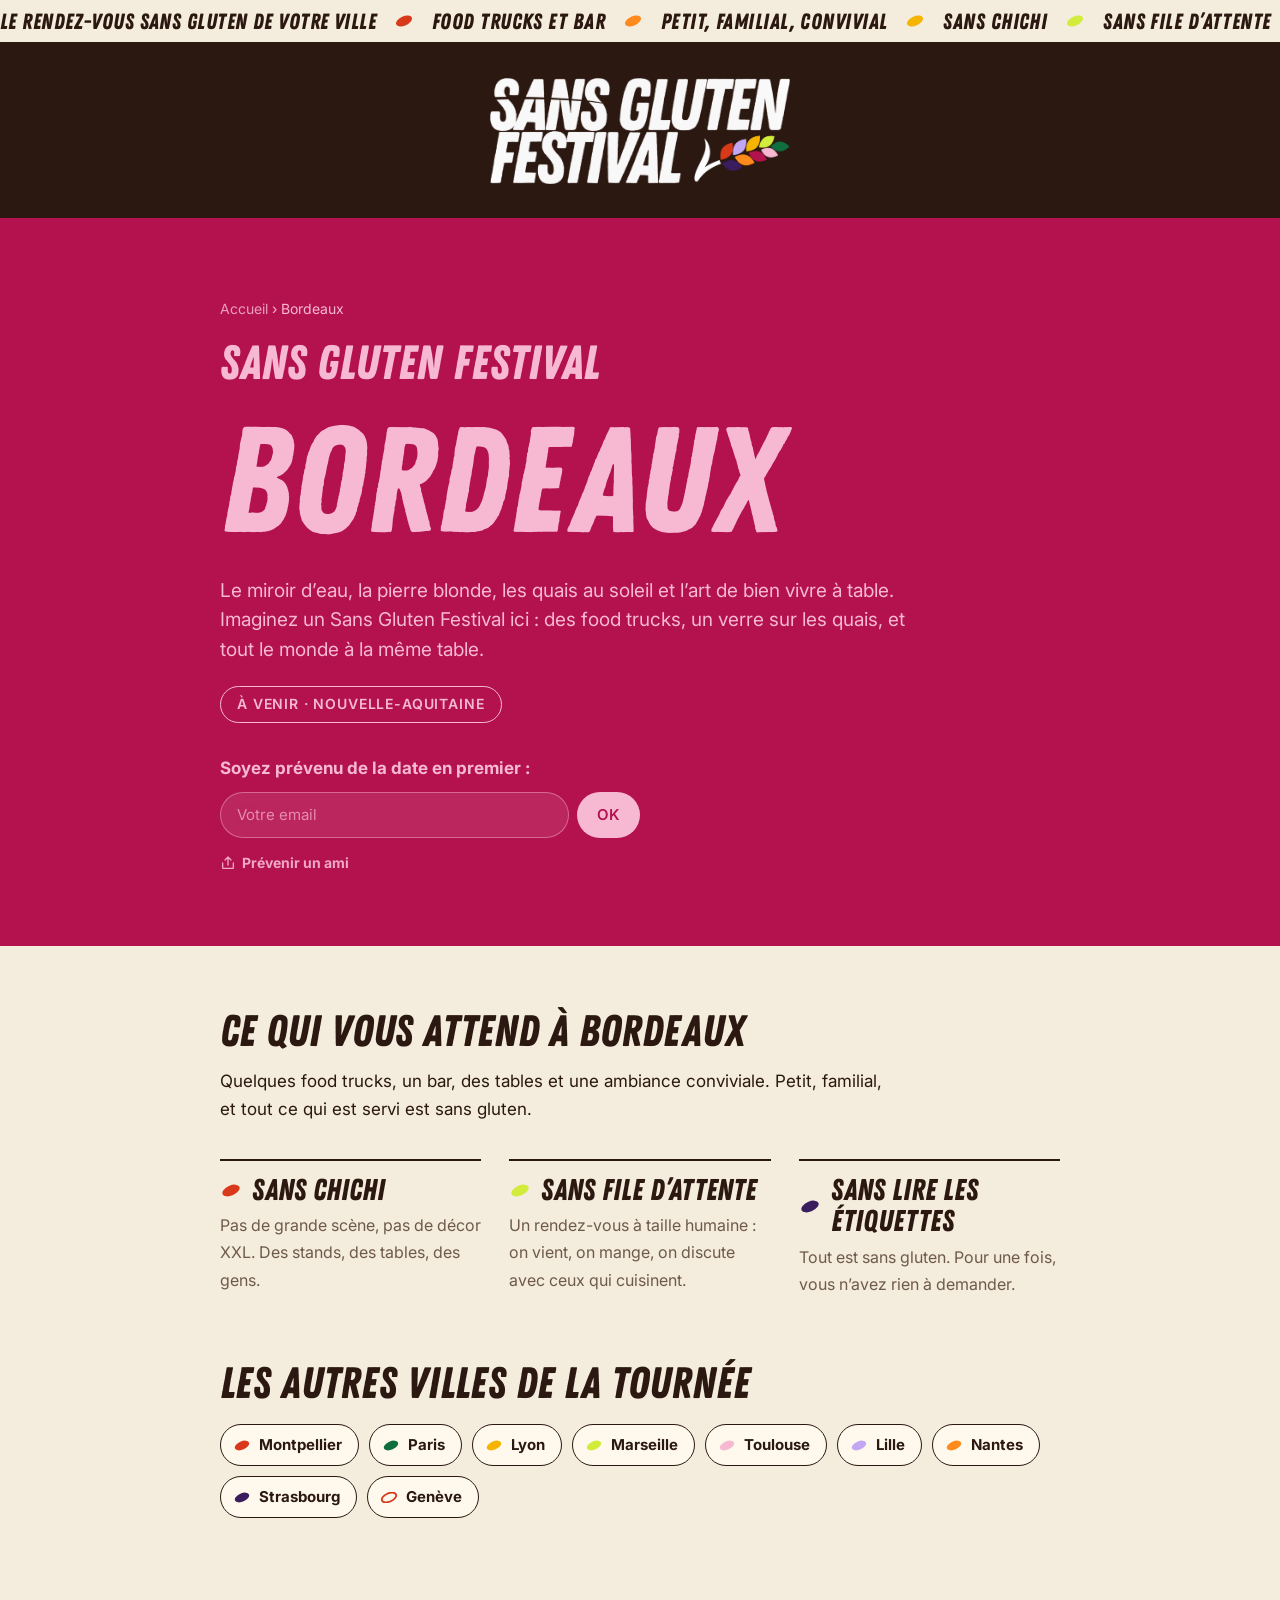
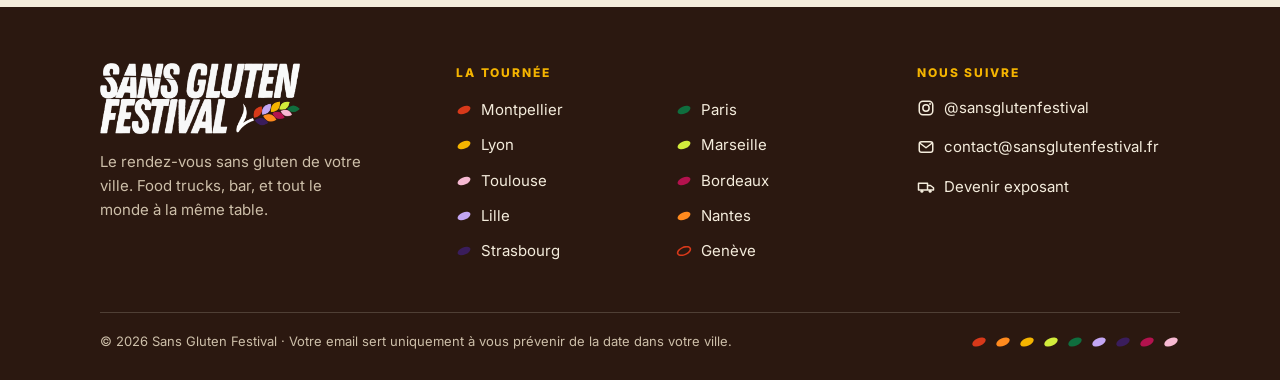
==== commit 4d1bab7e: "Proposer sa ville, bouton « Prévenir un ami », image de partage par ville Co-Authored-By: Claude Opu" ====
--- a/bordeaux/index.html
+++ b/bordeaux/index.html
@@ -13,10 +13,10 @@
   <meta property="og:url" content="https://sansglutenfestival.fr/bordeaux/">
   <meta property="og:type" content="website">
   <meta property="og:locale" content="fr_FR">
-  <meta property="og:image" content="https://sansglutenfestival.fr/img/og-image.png">
+  <meta property="og:image" content="https://sansglutenfestival.fr/img/og/bordeaux.png">
   <meta property="og:image:width" content="1200">
   <meta property="og:image:height" content="630">
-  <meta property="og:image:alt" content="Logo du Sans Gluten Festival">
+  <meta property="og:image:alt" content="Sans Gluten Festival Bordeaux">
   <meta name="twitter:card" content="summary_large_image">
   <meta name="theme-color" content="#2B1810">
   <link rel="icon" href="/favicon.png" type="image/png" sizes="64x64">
@@ -60,6 +60,7 @@
             <input type="checkbox" name="botcheck" class="hp" tabindex="-1" autocomplete="off" aria-hidden="true">
             <button type="submit">OK</button>
           </form>
+          <a class="share" href="https://wa.me/?text=Le%20Sans%20Gluten%20Festival%20arrive%20%C3%A0%20Bordeaux%20%F0%9F%8C%BE%20Le%20rendez-vous%20sans%20gluten%20de%20votre%20ville%20%3A%20https%3A//sansglutenfestival.fr/bordeaux/" target="_blank" rel="noopener" data-url="https://sansglutenfestival.fr/bordeaux/" data-text="Le Sans Gluten Festival arrive à Bordeaux 🌾 Le rendez-vous sans gluten de votre ville : https://sansglutenfestival.fr/bordeaux/"><svg viewBox="0 0 24 24" aria-hidden="true"><path d="M4 12v7a1 1 0 0 0 1 1h14a1 1 0 0 0 1-1v-7M12 3v12M7.5 7.5 12 3l4.5 4.5" fill="none" stroke="currentColor" stroke-width="2" stroke-linecap="round" stroke-linejoin="round"/></svg>Prévenir un ami</a>
         </div>
       </div>
     </section>
--- a/assets/site.css
+++ b/assets/site.css
@@ -62,9 +62,9 @@
 .city { color: var(--band-ink); background: var(--band-bg); }
 .city .wrap {
   display: grid;
-  grid-template-columns: 1fr auto;
-  grid-template-areas: "name pill" "name form";
-  column-gap: 24px; row-gap: 12px; align-items: center;
+  grid-template-columns: minmax(0, 1fr) auto;
+  grid-template-areas: "name pill" "name form" "name share";
+  column-gap: 24px; row-gap: 10px; align-items: center;
   padding-top: 28px; padding-bottom: 28px;
 }
 .city-name { grid-area: name; font-family: var(--display); font-weight: 400; font-size: clamp(40px, 8vw, 76px); line-height: 1; letter-spacing: .01em; margin: 0; }
@@ -97,9 +97,24 @@
 .v-lille { --band-bg: var(--lavande); --band-ink: var(--prune); }
 .v-nantes { --band-bg: var(--abricot); --band-ink: var(--cacao); }
 .v-strasbourg { --band-bg: var(--prune); --band-ink: var(--abricot); }
+.v-propose { --band-bg: #FFF8EC; --band-ink: var(--cacao); border-bottom: 2px dashed var(--cacao); }
+.v-propose .city-name { font-size: clamp(40px, 7vw, 64px); }
+.v-propose .city-region { max-width: 30ch; line-height: 1.4; }
+.notify.propose { width: 440px; }
+.share { grid-area: share; justify-self: end; display: inline-flex; align-items: center; gap: 6px; font-size: 14px; font-weight: 700; text-decoration: none; opacity: .9; }
+.share:hover { opacity: 1; text-decoration: underline; }
+.share svg { width: 16px; height: 16px; }
+.hero-city .share { justify-self: start; margin-top: 4px; }
 .v-geneve { --band-bg: var(--creme); --band-ink: var(--tomate); border-block: 2px solid var(--tomate); }
 @media (max-width: 640px) {
-  .city .wrap { grid-template-areas: "name pill" "form form"; row-gap: 16px; padding-top: 24px; padding-bottom: 24px; }
+  .city .wrap { grid-template-areas: "name pill" "form form" "share share"; row-gap: 14px; padding-top: 24px; padding-bottom: 24px; }
+  .share { justify-self: start; }
+  .notify.propose { width: 100%; }
+  .notify.propose input { flex: 1 1 100%; }
+  .notify.propose button { flex: 1 1 100%; }
+  .v-propose .pill { display: none; }
+  .v-propose .wrap { grid-template-areas: "name name" "form form"; }
+  .notify.propose input, .notify.propose button { min-width: 0; }
   .pill { align-self: start; font-size: 12px; padding: 5px 12px; }
   .notify { width: 100%; }
   .notify-done { justify-self: start; }
@@ -127,6 +142,8 @@
 .hero-city .signup { margin-top: 32px; display: grid; gap: 10px; justify-items: start; }
 .hero-city .signup p { margin: 0; font-weight: 700; }
 .hero-city .notify { grid-area: auto; width: min(420px, 100%); }
+.hero-city .signup { grid-template-columns: minmax(0, 1fr); grid-template-areas: none; }
+.hero-city .share, .hero-city .notify-done { grid-area: auto; }
 .hero-city .notify-done { justify-self: start; }
 .hero-city .pill { display: inline-block; margin-top: 22px; }
 .expect { padding-top: 64px; padding-bottom: 32px; }
@@ -165,23 +182,7 @@
   .foot-top { grid-template-columns: 1fr; gap: 32px; }
 }
 
-/* ---------- Effets : les bandes se déroulent, le nom glisse au survol ---------- */
+/* ---------- Effet : le nom de la ville glisse au survol ---------- */
 .city-name a { display: inline-block; transition: transform .25s ease; }
 .city-name a:hover { transform: translateX(8px); }
-@media (prefers-reduced-motion: no-preference) {
-  @supports (animation-timeline: view()) {
-    .cities .city {
-      animation: unroll linear both;
-      animation-timeline: view();
-      animation-range: entry 5% entry 75%;
-    }
-    .cities .city .wrap {
-      animation: slide-in linear both;
-      animation-timeline: view();
-      animation-range: entry 20% entry 90%;
-    }
-  }
-}
-@keyframes unroll { from { clip-path: inset(0 100% 0 0); } to { clip-path: inset(0 0 0 0); } }
-@keyframes slide-in { from { transform: translateX(-40px); } to { transform: translateX(0); } }
 @media (prefers-reduced-motion: reduce) { .city-name a { transition: none; } .city-name a:hover { transform: none; } }
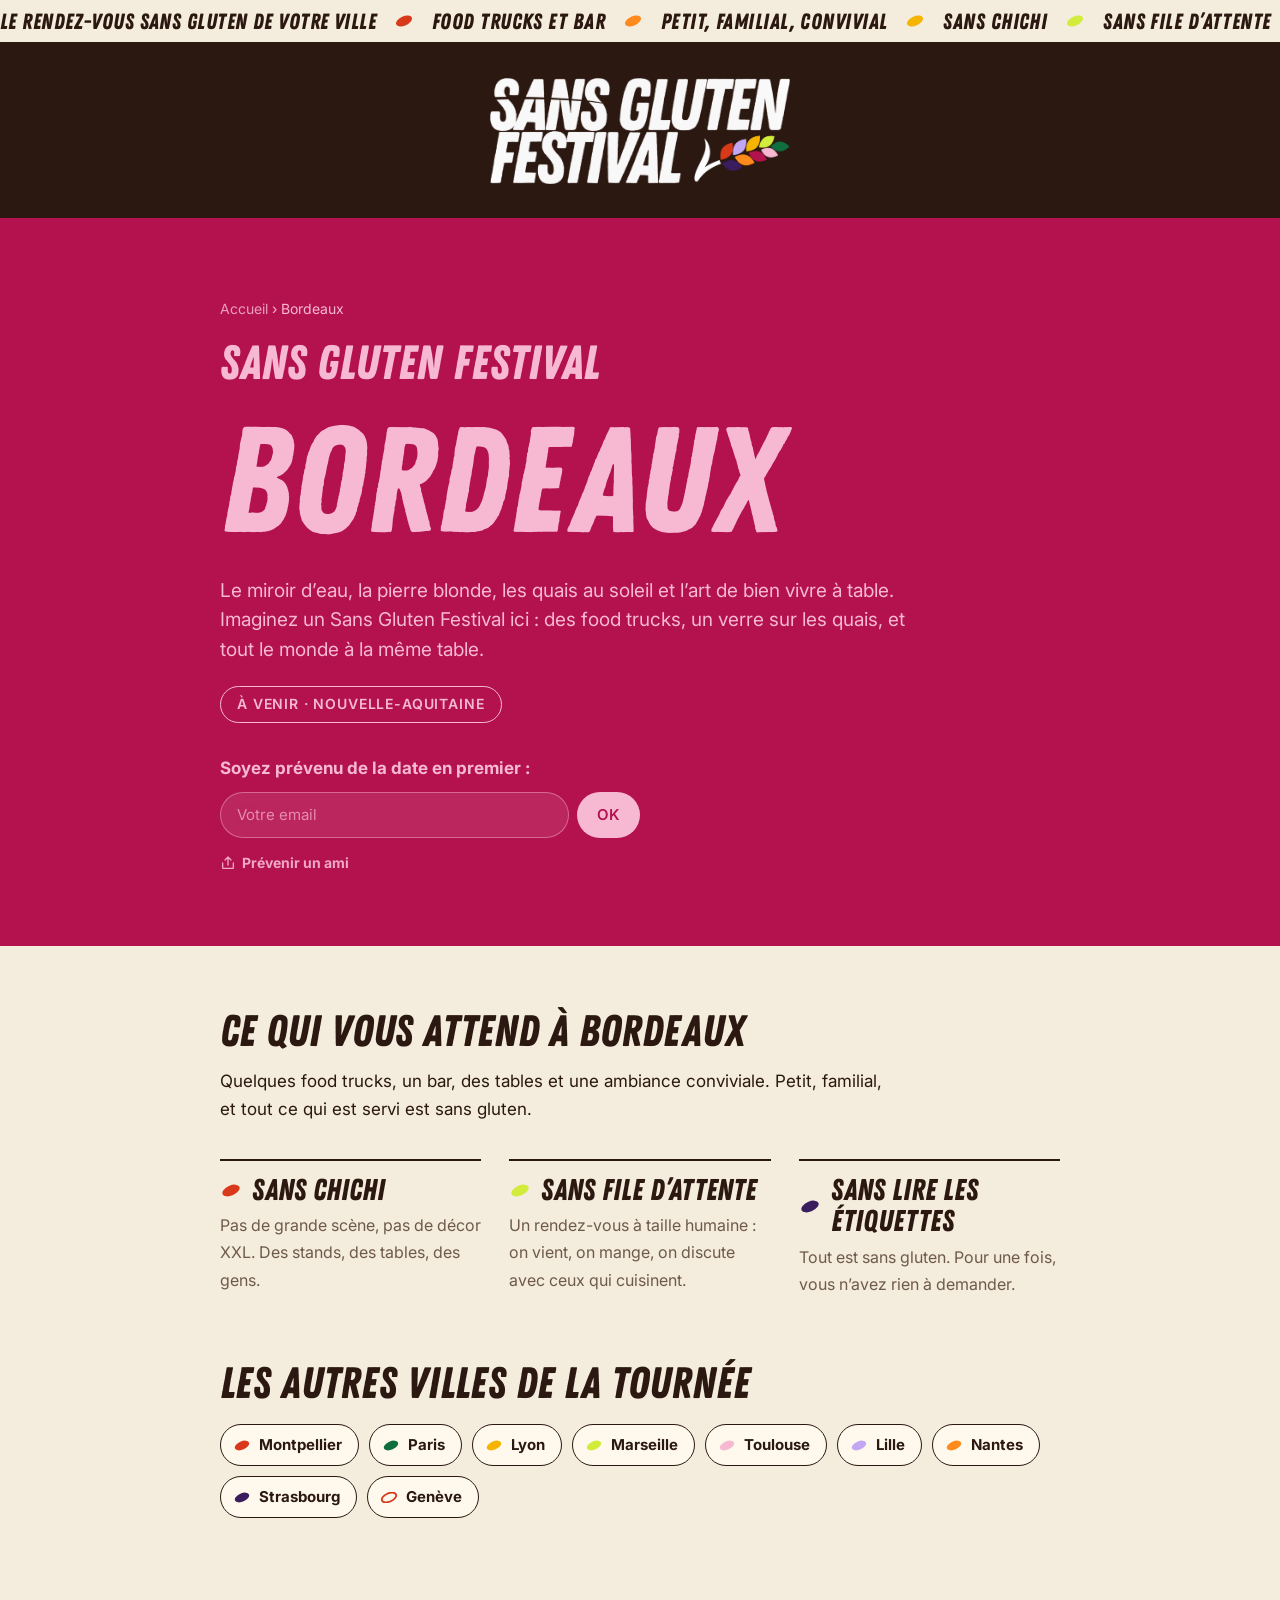
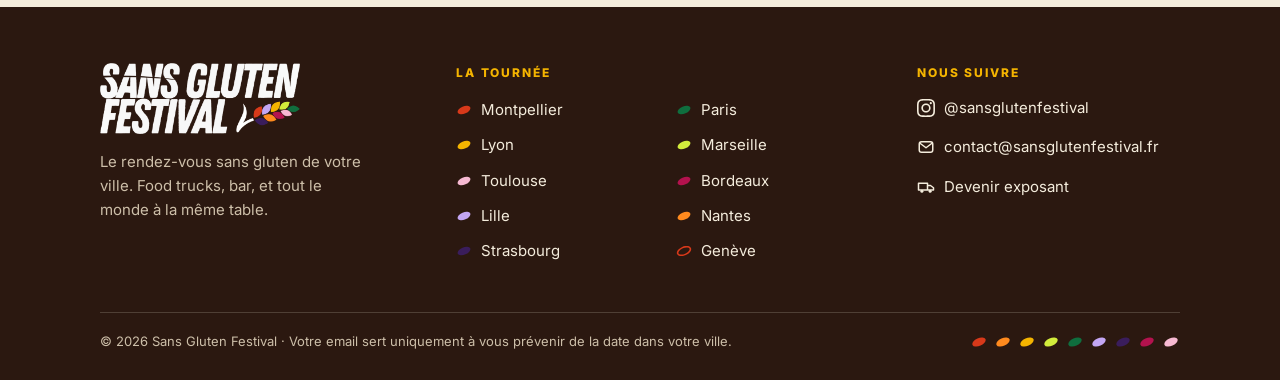
==== commit e4be98df: "Pied de page : logo officiel Instagram Co-Authored-By: Claude Opus 5.5 <noreply@anthropic.com>" ====
--- a/bordeaux/index.html
+++ b/bordeaux/index.html
@@ -88,7 +88,7 @@
         <div class="foot-col">
           <h2>Nous suivre</h2>
           <ul class="foot-links">
-            <li><a href="https://www.instagram.com/sansglutenfestival/" rel="noopener" target="_blank"><svg viewBox="0 0 24 24" aria-hidden="true"><rect x="3" y="3" width="18" height="18" rx="5" fill="none" stroke="currentColor" stroke-width="2"/><circle cx="12" cy="12" r="4.2" fill="none" stroke="currentColor" stroke-width="2"/><circle cx="17.4" cy="6.6" r="1.3" fill="currentColor"/></svg>@sansglutenfestival</a></li>
+            <li><a href="https://www.instagram.com/sansglutenfestival/" rel="noopener" target="_blank"><svg viewBox="0 0 24 24" aria-hidden="true"><path fill="currentColor" d="M7.0301.084c-1.2768.0602-2.1487.264-2.911.5634-.7888.3075-1.4575.72-2.1228 1.3877-.6652.6677-1.075 1.3368-1.3802 2.127-.2954.7638-.4956 1.6365-.552 2.914-.0564 1.2775-.0689 1.6882-.0626 4.947.0062 3.2586.0206 3.6671.0825 4.9473.061 1.2765.264 2.1482.5635 2.9107.308.7889.72 1.4573 1.388 2.1228.6679.6655 1.3365 1.0743 2.1285 1.38.7632.295 1.6361.4961 2.9134.552 1.2773.056 1.6884.069 4.9462.0627 3.2578-.0062 3.668-.0207 4.9478-.0814 1.28-.0607 2.147-.2652 2.9098-.5633.7889-.3086 1.4578-.72 2.1228-1.3881.665-.6682 1.0745-1.3378 1.3795-2.1284.2957-.7632.4966-1.636.552-2.9124.056-1.2809.0692-1.6898.063-4.948-.0063-3.2583-.021-3.6668-.0817-4.9465-.0607-1.2797-.264-2.1487-.5633-2.9117-.3084-.7889-.72-1.4568-1.3876-2.1228C21.2982 1.33 20.628.9208 19.8378.6165 19.074.321 18.2017.1197 16.9244.0645 15.6471.0093 15.236-.005 11.977.0014 8.718.0076 8.31.0215 7.0301.0839m.1402 21.6932c-1.17-.0509-1.8053-.2453-2.2287-.408-.5606-.216-.96-.4771-1.3819-.895-.422-.4178-.6811-.8186-.9-1.378-.1644-.4234-.3624-1.058-.4171-2.228-.0595-1.2645-.072-1.6442-.079-4.848-.007-3.2037.0053-3.583.0607-4.848.05-1.169.2456-1.805.408-2.2282.216-.5613.4762-.96.895-1.3816.4188-.4217.8184-.6814 1.3783-.9003.423-.1651 1.0575-.3614 2.227-.4171 1.2655-.06 1.6447-.072 4.848-.079 3.2033-.007 3.5835.005 4.8495.0608 1.169.0508 1.8053.2445 2.228.408.5608.216.96.4754 1.3816.895.4217.4194.6816.8176.9005 1.3787.1653.4217.3617 1.056.4169 2.2263.0602 1.2655.0739 1.645.0796 4.848.0058 3.203-.0055 3.5834-.061 4.848-.051 1.17-.245 1.8055-.408 2.2294-.216.5604-.4763.96-.8954 1.3814-.419.4215-.8181.6811-1.3783.9-.4224.1649-1.0577.3617-2.2262.4174-1.2656.0595-1.6448.072-4.8493.079-3.2045.007-3.5825-.006-4.848-.0608M16.953 5.5864A1.44 1.44 0 1 0 18.39 4.144a1.44 1.44 0 0 0-1.437 1.4424M5.8385 12.012c.0067 3.4032 2.7706 6.1557 6.173 6.1493 3.4026-.0065 6.157-2.7701 6.1506-6.1733-.0065-3.4032-2.771-6.1565-6.174-6.1498-3.403.0067-6.156 2.771-6.1496 6.1738M8 12.0077a4 4 0 1 1 4.008 3.9921A3.9996 3.9996 0 0 1 8 12.0077"/></svg>@sansglutenfestival</a></li>
             <li><a href="mailto:contact@sansglutenfestival.fr"><svg viewBox="0 0 24 24" aria-hidden="true"><rect x="3" y="5" width="18" height="14" rx="3" fill="none" stroke="currentColor" stroke-width="2"/><path d="M4 7l8 6 8-6" fill="none" stroke="currentColor" stroke-width="2" stroke-linejoin="round"/></svg>contact@sansglutenfestival.fr</a></li>
             <li><a href="mailto:contact@sansglutenfestival.fr?subject=Devenir%20exposant%20%E2%80%94%20Sans%20Gluten%20Festival"><svg viewBox="0 0 24 24" aria-hidden="true"><path d="M2 7h12v9H2zM14 10h4l4 3v3h-8z" fill="none" stroke="currentColor" stroke-width="2" stroke-linejoin="round"/><circle cx="6.5" cy="17.5" r="2" fill="currentColor"/><circle cx="17.5" cy="17.5" r="2" fill="currentColor"/></svg>Devenir exposant</a></li>
           </ul>
